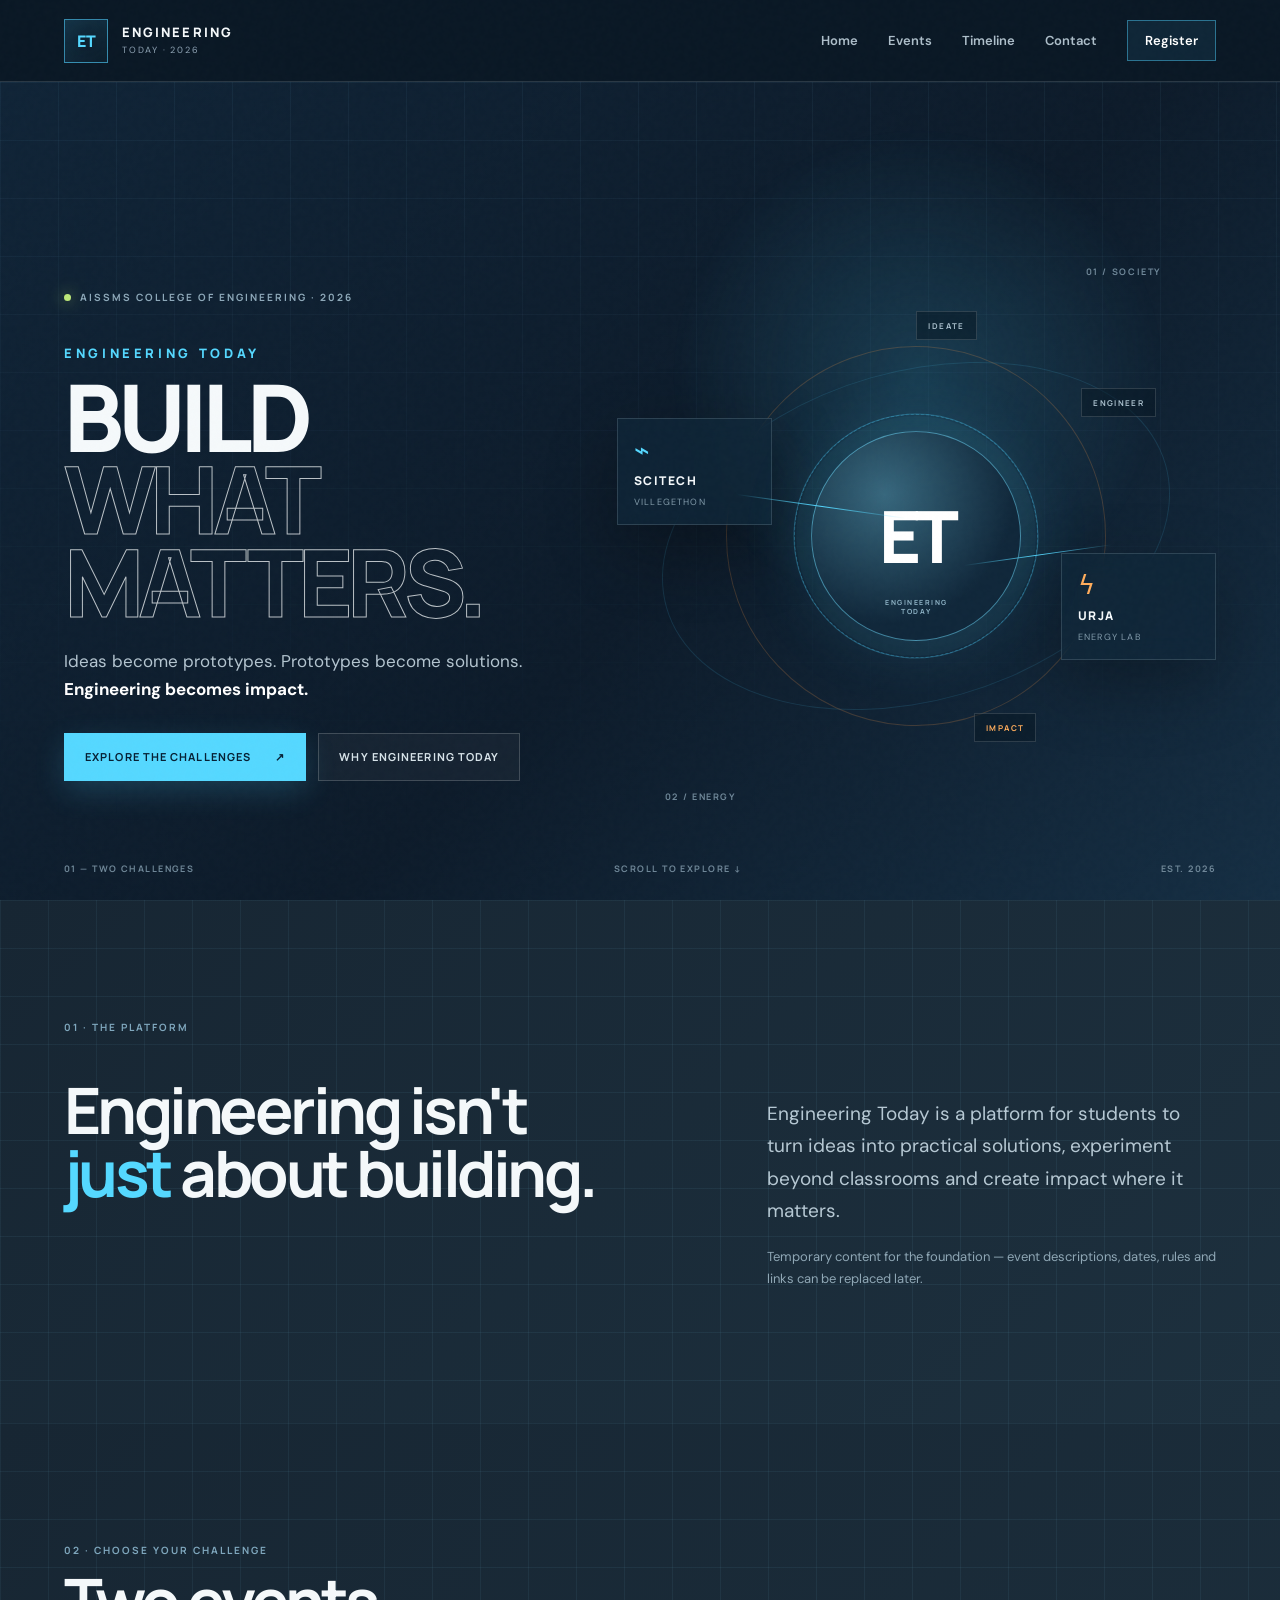
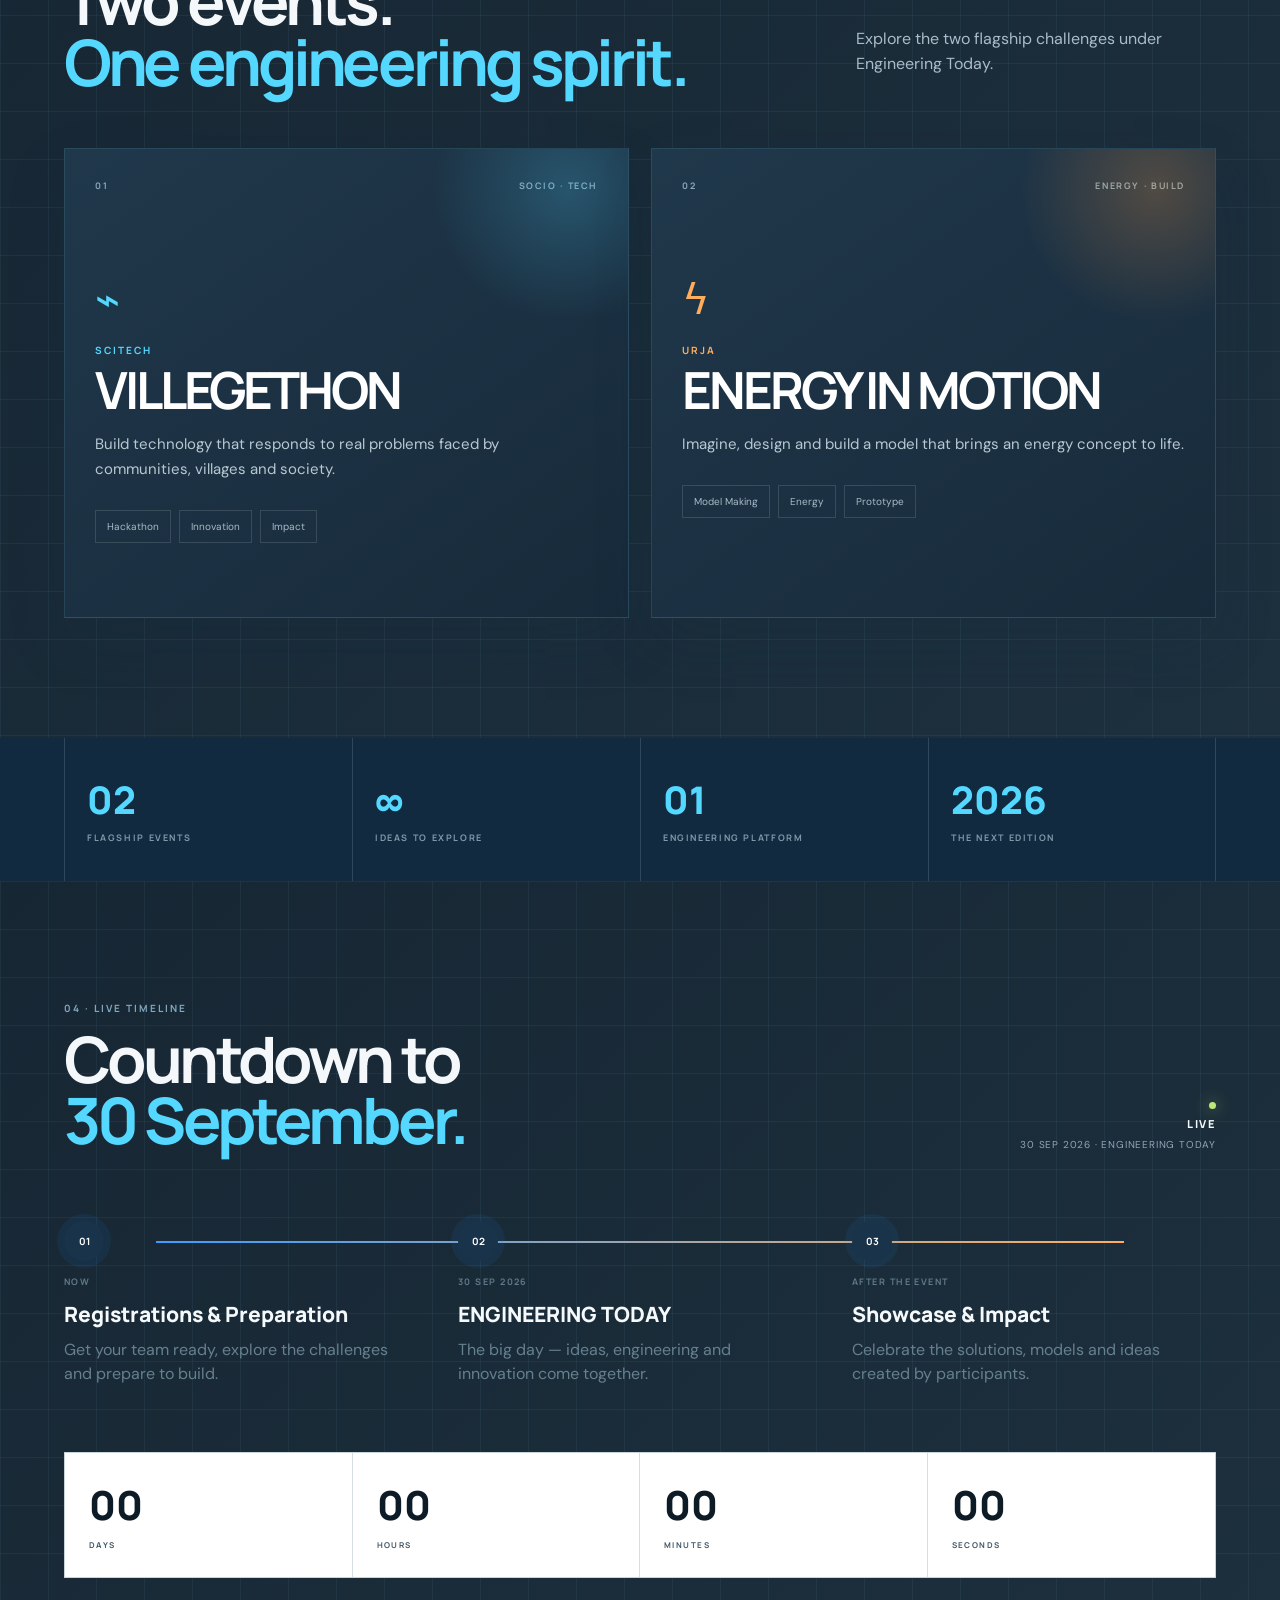
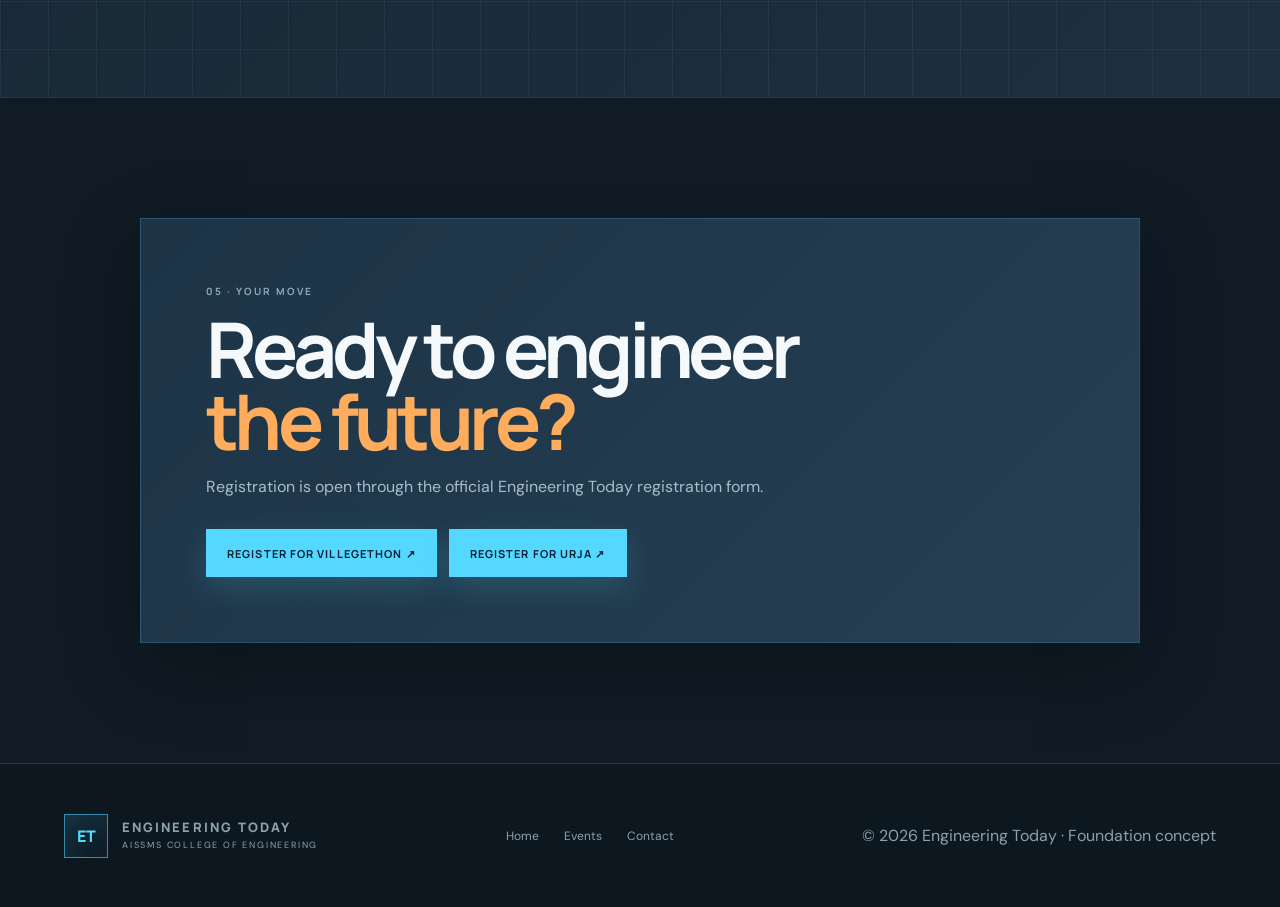
==== index.html @ bda512d5 "Add files via upload" ====
<!DOCTYPE html>
<html lang="en">
<head>
  <meta charset="UTF-8">
  <meta name="viewport" content="width=device-width, initial-scale=1.0">
  <meta name="description" content="Engineering Today — innovation, engineering and impact.">
  <title>Engineering Today | 2026</title>
  <link rel="preconnect" href="https://fonts.googleapis.com">
  <link rel="preconnect" href="https://fonts.gstatic.com" crossorigin>
  <link href="https://fonts.googleapis.com/css2?family=Inter:wght@400;500;600;700;800&family=Space+Grotesk:wght@500;600;700&display=swap" rel="stylesheet">
  <link rel="stylesheet" href="style.css">
</head>
<body>
  <div class="noise"></div>
  <header class="navbar">
    <a class="brand" href="index.html" aria-label="Engineering Today home">
      <span class="brand-mark">ET</span>
      <span><strong>ENGINEERING</strong><small>TODAY · 2026</small></span>
    </a>
    <button class="menu-toggle" aria-label="Toggle menu">☰</button>
    <nav class="nav-links">
      <a href="#home">Home</a>
      <a href="events.html">Events</a>
      <a href="#timeline">Timeline</a>
      
      <a href="contact.html">Contact</a>
      <a class="nav-cta" href="#register">Register</a>
    </nav>
  </header>

  <main id="home">
    <section class="hero">
      <div class="hero-grid"></div>
      <div class="hero-scan"></div>
      <div class="hero-copy">
        <div class="eyebrow"><span class="pulse"></span> AISSMS COLLEGE OF ENGINEERING · 2026</div>
        <div class="hero-kicker">ENGINEERING TODAY</div>
        <h1>BUILD<br><span>WHAT MATTERS.</span></h1>
        <p class="hero-sub">Ideas become prototypes. Prototypes become solutions. <strong>Engineering becomes impact.</strong></p>
        <div class="hero-actions">
          <a class="btn primary" href="events.html">Explore the challenges <span>↗</span></a>
          <a class="btn ghost" href="#about">Why Engineering Today</a>
        </div>
      </div>

      <div class="hero-stage" aria-hidden="true">
        <div class="stage-label label-top">01 / SOCIETY</div>
        <div class="stage-label label-bottom">02 / ENERGY</div>

        <div class="orbit orbit-outer"></div>
        <div class="orbit orbit-mid"></div>
        <div class="orbit orbit-inner"></div>

        <div class="split-node node-left">
          <span class="node-icon">⌁</span>
          <b>SCITECH</b>
          <small>VILLEGETHON</small>
        </div>

        <div class="split-node node-right">
          <span class="node-icon">ϟ</span>
          <b>URJA</b>
          <small>ENERGY LAB</small>
        </div>

        <div class="central-core">
          <span class="core-letter">ET</span>
          <span class="core-caption">ENGINEERING<br>TODAY</span>
        </div>

        <div class="connector connector-left"></div>
        <div class="connector connector-right"></div>
        <div class="connector connector-bottom"></div>

        <div class="tech-chip chip-a">IDEATE</div>
        <div class="tech-chip chip-b">ENGINEER</div>
        <div class="tech-chip chip-c">IMPACT</div>
      </div>

      <div class="hero-bottom">
        <span>01 — TWO CHALLENGES</span>
        <span>SCROLL TO EXPLORE ↓</span>
        <span>EST. 2026</span>
      </div>
    </section>

    <section class="intro section" id="about">
      <div class="section-label">01 · THE PLATFORM</div>
      <div class="intro-grid">
        <div>
          <h2>Engineering isn't<br><em>just</em> about building.</h2>
        </div>
        <div class="intro-text">
          <p>Engineering Today is a platform for students to turn ideas into practical solutions, experiment beyond classrooms and create impact where it matters.</p>
          <p class="muted">Temporary content for the foundation — event descriptions, dates, rules and links can be replaced later.</p>
        </div>
      </div>
    </section>

    <section class="events section" id="events">
      <div class="section-head">
        <div>
          <div class="section-label">02 · CHOOSE YOUR CHALLENGE</div>
          <h2>Two events.<br><span>One engineering spirit.</span></h2>
        </div>
        <p>Explore the two flagship challenges under Engineering Today.</p>
      </div>

      <div class="event-grid">
        <article class="event-card villegethon">
          <div class="card-top"><span>01</span><span>SOCIO · TECH</span></div>
          <div class="event-icon">⌁</div>
          <div class="card-content">
            <div class="mini-label">SCITECH</div>
            <h3>VILLEGETHON</h3>
            <p>Build technology that responds to real problems faced by communities, villages and society.</p>
            <div class="chips"><span>Hackathon</span><span>Innovation</span><span>Impact</span></div>
          </div>
        </article>

        <article class="event-card urja">
          <div class="card-top"><span>02</span><span>ENERGY · BUILD</span></div>
          <div class="event-icon">ϟ</div>
          <div class="card-content">
            <div class="mini-label">URJA</div>
            <h3>ENERGY IN MOTION</h3>
            <p>Imagine, design and build a model that brings an energy concept to life.</p>
            <div class="chips"><span>Model Making</span><span>Energy</span><span>Prototype</span></div>
          </div>
        </article>
      </div>
    </section>

    <section class="stats section">
      <div class="stat"><strong>02</strong><span>FLAGSHIP EVENTS</span></div>
      <div class="stat"><strong>∞</strong><span>IDEAS TO EXPLORE</span></div>
      <div class="stat"><strong>01</strong><span>ENGINEERING PLATFORM</span></div>
      <div class="stat"><strong>2026</strong><span>THE NEXT EDITION</span></div>
    </section>
<section class="timeline section" id="timeline">
      <div class="section-head">
        <div>
          <div class="section-label">04 · LIVE TIMELINE</div>
          <h2>Countdown to<br><span>30 September.</span></h2>
        </div>
        <div class="live-date">
          <span class="live-dot"></span>
          <strong id="live-status">UPCOMING</strong>
          <small>30 SEP 2026 · ENGINEERING TODAY</small>
        </div>
      </div>

      <div class="live-timeline">
        <div class="live-line"><span id="timeline-progress"></span></div>

        <div class="live-step active">
          <div class="step-dot">01</div>
          <div class="step-copy">
            <span>NOW</span>
            <strong>Registrations & Preparation</strong>
            <p>Get your team ready, explore the challenges and prepare to build.</p>
          </div>
        </div>

        <div class="live-step">
          <div class="step-dot">02</div>
          <div class="step-copy">
            <span>30 SEP 2026</span>
            <strong>ENGINEERING TODAY</strong>
            <p>The big day — ideas, engineering and innovation come together.</p>
          </div>
        </div>

        <div class="live-step">
          <div class="step-dot">03</div>
          <div class="step-copy">
            <span>AFTER THE EVENT</span>
            <strong>Showcase & Impact</strong>
            <p>Celebrate the solutions, models and ideas created by participants.</p>
          </div>
        </div>
      </div>

      <div class="timeline-countdown">
        <div><strong id="timeline-days">00</strong><small>DAYS</small></div>
        <div><strong id="timeline-hours">00</strong><small>HOURS</small></div>
        <div><strong id="timeline-minutes">00</strong><small>MINUTES</small></div>
        <div><strong id="timeline-seconds">00</strong><small>SECONDS</small></div>
      </div>
    </section>

    <section class="register section" id="register">
      <div class="register-box">
        <div class="section-label">05 · YOUR MOVE</div>
        <h2>Ready to engineer<br><span>the future?</span></h2>
        <p>Registration is open through the official Engineering Today registration form.</p>
        <div class="hero-actions">
          <a href="https://docs.google.com/forms/d/e/1FAIpQLSeknXMZiCaGfAOfVJHWLnfsw_MViIB10n-8XJV8OxGrFurabg/viewform?usp=dialog" target="_blank" rel="noopener" class="btn primary">Register for Villegethon ↗</a>
          <a href="https://docs.google.com/forms/d/e/1FAIpQLSeknXMZiCaGfAOfVJHWLnfsw_MViIB10n-8XJV8OxGrFurabg/viewform?usp=dialog" target="_blank" rel="noopener" class="btn primary">Register for URJA ↗</a>
        </div>
      </div>
    </section>
  </main>

  <footer id="contact">
    <div class="footer-brand"><span class="brand-mark">ET</span><div><strong>ENGINEERING TODAY</strong><small>AISSMS COLLEGE OF ENGINEERING</small></div></div>
    <div class="footer-links"><a href="#home">Home</a><a href="events.html">Events</a><a href="contact.html">Contact</a></div>
    <p>© 2026 Engineering Today · Foundation concept</p>
  </footer>

  <script src="script.js"></script>
</body>
</html>
---- style.css ----
@import url('https://fonts.googleapis.com/css2?family=DM+Sans:wght@400;500;600;700&family=Manrope:wght@500;600;700;800&display=swap');
:root{--ink:#111a24;--ink2:#182635;--panel:#203447;--panel2:#29465c;--paper:#182633;--paper2:#1c2d3b;--blue:#55d8ff;--blue2:#3d9cff;--orange:#ffad5c;--lime:#bde879;--text:#f5f9fb;--muted:#b5c6d1;--line:rgba(220,238,246,.15);--shadow:0 24px 70px rgba(0,0,0,.28)}
*{box-sizing:border-box}html{scroll-behavior:smooth}body{margin:0;background:radial-gradient(circle at 80% 8%,rgba(36,137,255,.16),transparent 28%),radial-gradient(circle at 12% 48%,rgba(255,157,69,.08),transparent 26%),var(--ink);color:var(--text);font-family:'DM Sans',sans-serif;overflow-x:hidden}a{color:inherit;text-decoration:none}button{font:inherit}.noise{position:fixed;inset:0;pointer-events:none;opacity:.035;background-image:url("data:image/svg+xml,%3Csvg viewBox='0 0 180 180' xmlns='http://www.w3.org/2000/svg'%3E%3Cfilter id='n'%3E%3CfeTurbulence type='fractalNoise' baseFrequency='.85' numOctaves='3' stitchTiles='stitch'/%3E%3C/filter%3E%3Crect width='100%25' height='100%25' filter='url(%23n)' opacity='.5'/%3E%3C/svg%3E");z-index:20}.navbar{height:82px;display:flex;align-items:center;justify-content:space-between;padding:0 5vw;border-bottom:1px solid var(--line);background:rgba(10,25,39,.84);backdrop-filter:blur(18px);position:relative;z-index:10}.brand{display:flex;align-items:center;gap:14px}.brand-mark{width:44px;height:44px;border:1px solid rgba(79,209,255,.6);display:grid;place-items:center;font-family:Manrope;font-weight:800;color:var(--blue);background:linear-gradient(145deg,rgba(79,209,255,.12),transparent);box-shadow:inset 0 0 24px rgba(79,209,255,.06)}.brand strong,.footer-brand strong{display:block;font:800 13px/1 Manrope;letter-spacing:.16em}.brand small,.footer-brand small{display:block;color:#8fa4b4;font-size:9px;letter-spacing:.2em;margin-top:5px}.nav-links{display:flex;align-items:center;gap:30px}.nav-links a{font-size:13px;color:#aebfca;font-weight:600;transition:.25s}.nav-links a:hover{color:#fff}.nav-cta{border:1px solid rgba(79,209,255,.45);padding:11px 17px;background:rgba(79,209,255,.08)!important;color:#fff!important}.menu-toggle{display:none;background:none;border:0;color:#fff;font-size:24px}.hero,.section{position:relative}.hero{min-height:calc(100vh - 82px);display:grid;grid-template-columns:48% 52%;align-items:center;padding:70px 5vw 40px;overflow:hidden;background:linear-gradient(135deg,#102437 0%,#0d1b2a 55%,#152e43 100%)}.hero:before{content:"";position:absolute;inset:0;background-image:linear-gradient(rgba(111,171,204,.07) 1px,transparent 1px),linear-gradient(90deg,rgba(111,171,204,.07) 1px,transparent 1px);background-size:58px 58px;mask-image:linear-gradient(to bottom,black,transparent 92%)}.hero:after{content:"";position:absolute;width:520px;height:520px;border-radius:50%;right:8%;top:4%;background:radial-gradient(circle,rgba(79,209,255,.18),rgba(79,209,255,0) 67%);filter:blur(4px)}.hero-copy{position:relative;z-index:2;max-width:720px}.eyebrow,.section-label,.mini-label{font:700 10px Manrope;letter-spacing:.2em;color:#8ea9ba}.eyebrow{display:flex;align-items:center;gap:9px}.pulse,.live-dot{width:7px;height:7px;border-radius:50%;background:var(--lime);box-shadow:0 0 16px rgba(184,227,108,.75)}.hero-kicker{margin-top:40px;font:800 13px Manrope;letter-spacing:.28em;color:var(--blue)}h1,h2,h3{font-family:Manrope;margin:0}h1{font-size:clamp(58px,7.3vw,118px);line-height:.88;letter-spacing:-.065em;margin:13px 0 25px;font-weight:800}h1 span{color:transparent;-webkit-text-stroke:1px rgba(244,248,250,.75)}.hero-sub{max-width:550px;color:#b4c5d0;font-size:17px;line-height:1.65}.hero-sub strong{color:#fff}.hero-actions{display:flex;gap:12px;flex-wrap:wrap;margin-top:30px}.btn{display:inline-flex;align-items:center;justify-content:center;gap:24px;min-height:48px;padding:0 20px;border:1px solid rgba(255,255,255,.18);font:700 11px Manrope;letter-spacing:.1em;text-transform:uppercase;transition:.25s}.btn.primary{background:var(--blue);color:#062034;border-color:var(--blue);box-shadow:0 10px 30px rgba(79,209,255,.18)}.btn.primary:hover{transform:translateY(-2px);background:#72dbff}.btn.ghost{color:#d7e3e9;background:rgba(255,255,255,.035)}.btn.ghost:hover{background:rgba(255,255,255,.08)}.hero-stage{height:590px;position:relative;z-index:2}.stage-label{position:absolute;font:700 9px Manrope;letter-spacing:.18em;color:#6f8798}.label-top{top:24px;right:9%}.label-bottom{bottom:28px;left:8%}.orbit{position:absolute;border:1px solid rgba(79,209,255,.18);border-radius:50%;left:50%;top:50%;transform:translate(-50%,-50%) rotate(-16deg)}.orbit-outer{width:520px;height:330px;border-color:rgba(79,209,255,.13)}.orbit-mid{width:380px;height:380px;border-color:rgba(255,157,69,.2);transform:translate(-50%,-50%) rotate(25deg)}.orbit-inner{width:245px;height:245px;border-color:rgba(79,209,255,.3)}.central-core{position:absolute;left:50%;top:50%;transform:translate(-50%,-50%);width:210px;height:210px;border-radius:50%;display:grid;place-items:center;background:radial-gradient(circle at 35% 30%,#37677d,#10273a 65%);border:1px solid rgba(111,222,255,.5);box-shadow:0 0 0 15px rgba(79,209,255,.035),0 0 70px rgba(79,209,255,.18)}.central-core:before{content:"";position:absolute;inset:-18px;border:1px dashed rgba(79,209,255,.25);border-radius:50%;animation:spin 18s linear infinite}.core-letter{font:800 72px Manrope;color:#fff;letter-spacing:-.08em}.core-caption{position:absolute;bottom:24px;font:700 7px Manrope;letter-spacing:.22em;text-align:center;color:#8fb4c7}.split-node{position:absolute;padding:14px 16px;border:1px solid var(--line);background:rgba(16,39,58,.72);backdrop-filter:blur(12px);box-shadow:var(--shadow);min-width:155px}.split-node b{display:block;font:800 12px Manrope;letter-spacing:.12em;margin-top:5px}.split-node small{color:#829bab;font-size:9px;letter-spacing:.13em}.node-icon{font-size:26px;color:var(--blue)}.node-left{left:0;top:30%}.node-right{right:0;top:53%}.node-right .node-icon{color:var(--orange)}.connector{position:absolute;height:1px;background:linear-gradient(90deg,transparent,var(--blue),transparent);transform-origin:left}.connector-left{width:170px;left:20%;top:43%;transform:rotate(8deg)}.connector-right{width:150px;right:17%;top:55%;transform:rotate(-8deg)}.tech-chip{position:absolute;border:1px solid rgba(255,255,255,.14);padding:8px 11px;font:700 8px Manrope;letter-spacing:.17em;color:#aac0cd;background:rgba(9,24,38,.55)}.chip-a{top:12%;left:50%}.chip-b{right:10%;top:25%}.chip-c{bottom:15%;right:30%;color:var(--orange)}.hero-bottom{position:absolute;z-index:3;bottom:25px;left:5vw;right:5vw;display:flex;justify-content:space-between;color:#6f8798;font:700 9px Manrope;letter-spacing:.16em}.section{padding:120px 5vw}.intro{background:linear-gradient(135deg,#172632,#1d303f);color:var(--text);}.intro:before,.events:before,.timeline:before,.contact-page:before,.event-selection:before,.event-page:before{content:"";position:absolute;inset:0;background-image:linear-gradient(rgba(15,44,67,.07) 1px,transparent 1px),linear-gradient(90deg,rgba(15,44,67,.07) 1px,transparent 1px);background-size:48px 48px;pointer-events:none}.intro .section-label,.events .section-label,.timeline .section-label{color:#7fa7bd}.intro-grid{position:relative;z-index:1;display:grid;grid-template-columns:1.1fr .9fr;gap:12vw;margin-top:45px}.intro h2{font-size:clamp(38px,5vw,70px);line-height:.98;letter-spacing:-.055em}.intro h2 em{color:var(--blue2);font-style:normal}.intro-text{font-size:19px;line-height:1.7;color:#b6c8d3;max-width:580px}.muted{font-size:13px;color:#8fa7b5}.events{background:linear-gradient(135deg,#162532,#203546);color:var(--text)}.section-head{position:relative;z-index:1;display:flex;justify-content:space-between;align-items:end;gap:40px}.section-head h2{font-size:clamp(40px,5vw,70px);line-height:.95;letter-spacing:-.06em;margin-top:14px}.section-head h2 span{color:var(--blue2)}.section-head>p{max-width:360px;color:#a9bcc8;line-height:1.6}.event-grid{position:relative;z-index:1;display:grid;grid-template-columns:1fr 1fr;gap:22px;margin-top:55px}.event-card{min-height:470px;padding:30px;background:linear-gradient(145deg,#173b55,#122a40);color:#fff;border:1px solid rgba(15,44,67,.28);position:relative;overflow:hidden;box-shadow:0 25px 55px rgba(17,47,67,.16)}.event-card:after{content:"";position:absolute;width:280px;height:280px;border-radius:50%;right:-80px;top:-100px;background:radial-gradient(circle,rgba(79,209,255,.22),transparent 68%)}.event-card.urja:after{background:radial-gradient(circle,rgba(255,157,69,.23),transparent 68%)}.card-top{display:flex;justify-content:space-between;color:#89a7b8;font:700 9px Manrope;letter-spacing:.18em}.event-icon{font-size:42px;margin-top:80px;color:var(--blue)}.urja .event-icon{color:var(--orange)}.card-content{position:relative;z-index:1}.mini-label{color:var(--blue);margin-top:16px}.urja .mini-label{color:var(--orange)}.event-card h3{font-size:clamp(36px,4vw,62px);line-height:.9;letter-spacing:-.06em;margin:9px 0 20px}.event-card p{max-width:580px;color:#a9bbc7;line-height:1.65;font-size:15px}.chips{display:flex;gap:8px;flex-wrap:wrap;margin-top:28px}.chips span{padding:9px 11px;border:1px solid rgba(255,255,255,.13);color:#a8bac6;font-size:10px}.stats{padding:0 5vw;background:#122a40;display:grid;grid-template-columns:repeat(4,1fr);color:#fff}.stat{padding:35px 22px;border-left:1px solid var(--line)}.stat:last-child{border-right:1px solid var(--line)}.stat strong{display:block;font:800 38px Manrope;color:var(--blue)}.stat span{font:700 9px Manrope;letter-spacing:.18em;color:#8198a8}.timeline{background:linear-gradient(135deg,#172733,#213747);color:var(--text)}.live-date{display:flex;flex-direction:column;align-items:flex-end;gap:7px}.live-date strong{font:800 11px Manrope;letter-spacing:.16em}.live-date small{color:#90a7b5;font-size:10px;letter-spacing:.08em}.live-dot{display:inline-block}.live-timeline{position:relative;z-index:1;margin-top:70px;display:grid;grid-template-columns:repeat(3,1fr);gap:30px}.live-line{position:absolute;left:8%;right:8%;top:20px;height:2px;background:#c4d2d9}.live-line span{display:block;height:100%;width:0;background:linear-gradient(90deg,var(--blue2),var(--orange));transition:width .5s}.live-step{position:relative;padding-top:48px}.step-dot{position:absolute;top:0;left:0;width:40px;height:40px;border-radius:50%;display:grid;place-items:center;background:#18334a;color:#fff;font:700 10px Manrope;box-shadow:0 0 0 7px rgba(36,137,255,.08)}.step-copy span{font:700 9px Manrope;letter-spacing:.16em;color:#607987}.step-copy strong{display:block;font:800 21px Manrope;margin:10px 0}.step-copy p{color:#66808e;line-height:1.55;margin:0;max-width:330px}.timeline-countdown{position:relative;z-index:1;margin-top:65px;display:grid;grid-template-columns:repeat(4,1fr);border:1px solid #c7d4da;background:#fff}.timeline-countdown>div{padding:24px;border-right:1px solid #d5dfe3}.timeline-countdown>div:last-child{border-right:0}.timeline-countdown strong{display:block;font:800 40px Manrope}.timeline-countdown small{font:700 8px Manrope;letter-spacing:.18em;color:#6a808c}.register{background:#17364e}.register-box{position:relative;z-index:1;max-width:1000px;margin:auto;padding:65px;border:1px solid rgba(255,255,255,.12);background:linear-gradient(135deg,rgba(79,209,255,.1),rgba(255,157,69,.05));box-shadow:var(--shadow)}.register-box h2{font-size:clamp(42px,6vw,78px);line-height:.94;letter-spacing:-.06em;margin-top:15px}.register-box h2 span{color:var(--orange)}.register-box p{color:#a9bdc9;max-width:600px;line-height:1.6}.register-box .hero-actions{margin-top:30px}footer{padding:45px 5vw;background:#0a1725;border-top:1px solid var(--line);display:flex;align-items:center;justify-content:space-between;gap:30px;color:#8ca0ad}.footer-brand{display:flex;align-items:center;gap:14px}.footer-links{display:flex;gap:25px;font-size:12px}.footer-links a:hover{color:#fff}.event-selection,.event-page,.contact-page{position:relative;background:linear-gradient(135deg,#162532,#203546);color:var(--text);min-height:calc(100vh - 82px);padding:100px 5vw}.event-selection-hero,.event-page-hero,.contact-hero{position:relative;z-index:1;max-width:1000px}.event-selection h1,.event-page-hero h1,.contact-hero h1{color:var(--ink);font-size:clamp(58px,8vw,108px);margin-top:15px}.event-selection h1 span,.event-page-hero h1 span,.contact-hero h1 span{-webkit-text-stroke:1px var(--blue2);color:transparent}.event-selection-hero>p,.contact-hero>p{max-width:720px;color:#5b7180;line-height:1.7;font-size:16px;margin-top:28px}.event-selection-grid{position:relative;z-index:1;display:grid;grid-template-columns:1fr 1fr;gap:24px;margin-top:70px}.event-choice{padding:38px;background:#17364e;color:#fff;border:1px solid rgba(15,44,67,.2);min-height:560px;display:flex;flex-direction:column;box-shadow:var(--shadow);position:relative;overflow:hidden}.event-choice:after{content:"";position:absolute;inset:auto -100px -140px auto;width:330px;height:330px;border-radius:50%;background:radial-gradient(circle,rgba(79,209,255,.2),transparent 68%)}.urja-choice:after{background:radial-gradient(circle,rgba(255,157,69,.2),transparent 68%)}.choice-no{font:700 9px Manrope;letter-spacing:.18em;color:#86a0af}.choice-icon{font-size:48px;color:var(--blue);margin:75px 0 15px}.urja-choice .choice-icon{color:var(--orange)}.event-choice .mini-label{margin:0}.event-choice h2{font-size:clamp(38px,4.5vw,64px);line-height:.9;letter-spacing:-.06em;margin:10px 0 20px}.event-choice>p{color:#aabcc7;line-height:1.65;max-width:600px}.selection-info{display:grid;grid-template-columns:repeat(3,1fr);border-top:1px solid var(--line);border-bottom:1px solid var(--line);margin:30px 0;padding:18px 0;gap:10px}.selection-info span,.event-info-grid span,.registration-box>div>p,.whatsapp-note{display:block;font:700 8px Manrope;letter-spacing:.17em;color:#8da4b1}.selection-info strong{display:block;font-size:14px;margin-top:6px}.event-choice .btn{margin-top:auto;width:max-content}.event-page{background:#d7e2e7;padding-bottom:90px}.event-page-hero{max-width:1200px}.event-page-hero .mini-label{margin-top:35px}.event-page-hero>p{font-size:19px;color:#607987;margin-top:25px}.event-tabs-wrap{position:relative;z-index:3;margin:70px -5vw 0;padding:0 5vw;background:rgba(10,29,44,.95);border-top:1px solid rgba(255,255,255,.1);border-bottom:1px solid rgba(255,255,255,.1);position:sticky;top:82px}.event-tabs{display:flex;gap:0;overflow:auto}.event-tab{border:0;border-right:1px solid rgba(255,255,255,.1);background:transparent;color:#9eb2bf;padding:18px 25px;white-space:nowrap;font:700 10px Manrope;letter-spacing:.12em;text-transform:uppercase;cursor:pointer}.event-tab.active{color:#fff;background:rgba(79,209,255,.1);box-shadow:inset 0 -2px var(--blue)}.event-content{position:relative;z-index:1;max-width:1200px;margin:0 auto}.event-panel{display:none;padding:85px 0 25px}.event-panel.active{display:block}.panel-heading h2{font-size:clamp(42px,5vw,72px);line-height:.94;letter-spacing:-.06em;margin-top:14px;color:var(--ink)}.panel-heading h2 span{color:var(--blue2)}.event-copy{max-width:780px;color:#536c7b;font-size:17px;line-height:1.65;margin:35px 0}.event-info-grid{display:grid;grid-template-columns:repeat(4,1fr);background:#17364e;color:#fff;border:1px solid rgba(15,44,67,.15);box-shadow:var(--shadow)}.event-info-grid>div{padding:25px;border-right:1px solid var(--line)}.event-info-grid>div:last-child{border-right:0}.event-info-grid strong{display:block;margin-top:8px;font:700 14px Manrope}.event-action{margin-top:30px}.domain-grid,.rule-points{display:grid;grid-template-columns:repeat(2,1fr);gap:18px;margin-top:45px}.domain-card,.rule-point{background:#17364e;color:#fff;padding:28px;border:1px solid rgba(15,44,67,.16);min-height:190px;box-shadow:0 15px 40px rgba(15,44,67,.12)}.domain-no{font:700 9px Manrope;letter-spacing:.16em;color:var(--blue)}.domain-card h3{font-size:22px;margin:25px 0 10px;letter-spacing:-.02em}.domain-card p,.rule-point p{color:#a9bdc9;line-height:1.55;font-size:13px}.rule-point span{font:700 9px Manrope;letter-spacing:.16em;color:var(--orange)}.rule-point strong{display:block;font:700 18px Manrope;margin:22px 0 5px}.registration-box,.whatsapp-box{margin-top:45px;padding:35px;background:#17364e;color:#fff;display:flex;justify-content:space-between;align-items:center;gap:35px;border:1px solid rgba(15,44,67,.16);box-shadow:var(--shadow)}.registration-box h2{font-size:55px;margin:5px 0}.registration-box h2 span{font-size:15px;color:#a9bdc9}.registration-box p,.whatsapp-box p{color:#a9bdc9;line-height:1.55}.whatsapp-box h3{font-size:28px}.contact-page{padding-bottom:100px}.contact-grid{position:relative;z-index:1;display:grid;grid-template-columns:repeat(3,1fr);gap:18px;margin-top:75px}.contact-card{background:#17364e;color:#fff;padding:30px;min-height:180px;border:1px solid rgba(15,44,67,.16);box-shadow:var(--shadow)}.contact-card span{font:700 8px Manrope;letter-spacing:.17em;color:#8da4b1}.contact-card h3{font-size:23px;margin:35px 0 13px}.contact-card a{color:var(--blue);font:700 14px Manrope}.contact-card a:hover{text-decoration:underline}@keyframes spin{to{transform:rotate(360deg)}}@media(max-width:900px){.hero{grid-template-columns:1fr;min-height:auto;padding-top:70px}.hero-stage{height:500px;margin-top:25px}.hero-bottom{display:none}.intro-grid,.event-grid,.event-selection-grid{grid-template-columns:1fr}.stats{grid-template-columns:1fr 1fr}.live-timeline{grid-template-columns:1fr}.live-line{left:19px;top:20px;bottom:20px;width:2px;height:auto}.live-line span{width:100%!important;height:0}.live-step{padding:0 0 30px 65px}.event-info-grid{grid-template-columns:1fr 1fr}.contact-grid{grid-template-columns:1fr 1fr}.section-head{align-items:start;flex-direction:column}.live-date{align-items:flex-start}.event-tabs-wrap{top:70px}}@media(max-width:650px){.navbar{height:70px;padding:0 20px}.nav-links{position:absolute;top:70px;left:0;right:0;background:#0b1c2b;display:none;flex-direction:column;align-items:stretch;padding:20px}.nav-links.open{display:flex}.nav-links a{padding:12px 10px}.menu-toggle{display:block}.hero{padding:55px 20px 30px}.hero-stage{height:390px}.orbit-outer{width:330px;height:230px}.orbit-mid{width:270px;height:270px}.orbit-inner{width:210px;height:210px}.central-core{width:130px;height:130px}.core-letter{font-size:40px}.node-left{left:-10px}.node-right{right:-10px}.split-node{min-width:125px;padding:10px}.section,.event-selection,.event-page,.contact-page{padding:80px 20px}.event-tabs-wrap{margin:55px -20px 0;padding:0 20px}.event-tab{padding:17px 16px}.stats{padding:0 20px}.stat{padding:25px 14px}.timeline-countdown{grid-template-columns:1fr 1fr}.timeline-countdown>div:nth-child(2){border-right:0}.event-choice{min-height:510px;padding:28px}.selection-info{grid-template-columns:1fr}.event-info-grid,.domain-grid,.rule-points,.contact-grid{grid-template-columns:1fr}.registration-box,.whatsapp-box{flex-direction:column;align-items:flex-start}.register-box{padding:38px 25px}footer{flex-direction:column;align-items:flex-start;padding:35px 20px}.footer-links{order:2}.footer-brand{order:1}footer p{order:3;font-size:11px}.event-card{min-height:420px}.event-icon{margin-top:55px}}


/* FINAL DARK PROFESSIONAL THEME */
body{background:#111a24;}
.intro,.events,.timeline,.event-selection,.event-page,.contact-page{background:linear-gradient(135deg,#172633 0%,#1d303e 100%);color:var(--text);}
.intro:before,.events:before,.timeline:before,.contact-page:before,.event-selection:before,.event-page:before{background-image:linear-gradient(rgba(120,190,220,.075) 1px,transparent 1px),linear-gradient(90deg,rgba(120,190,220,.075) 1px,transparent 1px);}
.intro h2,.section-head h2,.event-page h1,.event-selection h1,.contact-page h1{color:#f4f8fa;}
.intro h2 em,.section-head h2 span{color:var(--blue);}
.event-card{background:linear-gradient(145deg,#20384b,#172a3a);border-color:rgba(120,205,235,.16);}
.event-choice,.info-card,.domain-card,.rule-card,.contact-card{background:rgba(27,45,59,.9)!important;color:#f2f7fa!important;border-color:rgba(150,210,235,.14)!important;}
.event-card p,.info-card p,.domain-card p,.rule-card p,.contact-card p{color:#b7c8d2;}
.event-tabs-wrap{background:rgba(14,27,38,.72);border-color:rgba(130,205,230,.16);}
.event-tab{color:#aebfca;}
.event-tab.active{color:#fff;background:rgba(85,216,255,.1);}
.register{background:#101b25!important;}
.register-box{background:linear-gradient(135deg,#1d3447,#263f52);border-color:rgba(85,216,255,.18);}
footer{background:#0d1720;}
/* SCITECH VILLEGETHON — premium domain system */
.domains-intro{max-width:760px;color:#93a9b7;line-height:1.7;margin:24px 0 0;font-size:15px}.domain-meta{display:flex;justify-content:space-between;align-items:center;gap:20px;margin:42px 0 18px;padding:15px 0;border-top:1px solid rgba(130,205,230,.16);border-bottom:1px solid rgba(130,205,230,.16);font:700 9px Manrope;letter-spacing:.16em;color:#7892a2}.domain-meta strong{font-size:15px;color:#4fd1ff;margin-right:5px}.domain-grid-pro{grid-template-columns:repeat(3,1fr);gap:16px;margin-top:18px}.domain-card-pro{position:relative;min-height:355px!important;padding:25px!important;overflow:hidden;background:linear-gradient(145deg,rgba(22,43,58,.98),rgba(13,28,41,.98))!important;border:1px solid rgba(94,193,225,.16)!important;transition:transform .28s ease,border-color .28s ease,box-shadow .28s ease}.domain-card-pro:hover{transform:translateY(-5px);border-color:rgba(79,209,255,.42)!important;box-shadow:0 20px 50px rgba(0,0,0,.24),inset 0 1px 0 rgba(255,255,255,.04)}.domain-top{display:flex;justify-content:space-between;align-items:center}.domain-index{font:700 8px Manrope;letter-spacing:.16em;color:#506c7d}.domain-orb{position:absolute;right:-70px;top:-70px;width:160px;height:160px;border-radius:50%;background:radial-gradient(circle,rgba(79,209,255,.13),transparent 67%);pointer-events:none}.domain-card-pro h3{font-size:19px!important;line-height:1.12;margin:28px 0 10px!important;max-width:90%;letter-spacing:-.02em}.domain-card-pro h4{margin:0 0 14px;color:#d4e1e8;font:700 11px/1.45 Manrope;letter-spacing:.02em}.domain-card-pro p{color:#91a8b6!important;font-size:12px!important;line-height:1.6!important;margin:0 0 20px}.domain-tags{display:flex;flex-wrap:wrap;gap:6px;margin-top:auto}.domain-tags span{font:600 8px/1.2 Manrope;letter-spacing:.05em;color:#b9cad3;padding:6px 8px;border:1px solid rgba(130,205,230,.13);background:rgba(79,209,255,.035);border-radius:2px}.domain-card-pro:nth-child(5n) .domain-orb,.domain-card-pro:nth-child(5n+1) .domain-orb{background:radial-gradient(circle,rgba(255,157,69,.12),transparent 67%)}
@media(max-width:1000px){.domain-grid-pro{grid-template-columns:repeat(2,1fr)}}
@media(max-width:650px){.domain-meta{align-items:flex-start;flex-direction:column;gap:8px}.domain-grid-pro{grid-template-columns:1fr}.domain-card-pro{min-height:0!important}.domains-intro{font-size:14px}}

/* SCITECH overview timeline + PPT format */
.villegethon-event .event-copy p{max-width:920px;line-height:1.8;color:var(--muted,#aab5c8);font-size:1.02rem;margin:0 0 14px}
.villegethon-event .event-copy p:first-child{color:#fff;font-family:"Space Grotesk",sans-serif;font-size:1.08rem;margin-bottom:8px}
.event-timeline{margin-top:42px;border:1px solid rgba(110,190,255,.16);background:linear-gradient(145deg,rgba(11,20,31,.94),rgba(5,10,17,.88));padding:30px;position:relative;overflow:hidden}
.event-timeline:before{content:"";position:absolute;inset:0;background:linear-gradient(90deg,rgba(65,200,255,.05),transparent 35%,rgba(0,140,255,.025));pointer-events:none}
.timeline-heading{display:flex;align-items:flex-end;justify-content:space-between;gap:20px;border-bottom:1px solid rgba(255,255,255,.08);padding-bottom:22px;margin-bottom:8px}
.timeline-heading h3{margin:0;font-family:"Space Grotesk",sans-serif;font-size:2rem;line-height:1.05;color:#fff}
.timeline-heading h3 span{color:#57d9ff}
.timeline-track{display:grid;grid-template-columns:repeat(4,1fr);position:relative}
.timeline-track:before{content:"";position:absolute;left:8%;right:8%;top:31px;height:1px;background:linear-gradient(90deg,rgba(70,211,255,.2),rgba(70,211,255,.7),rgba(70,211,255,.2))}
.timeline-item{position:relative;padding:30px 22px 8px;border-right:1px solid rgba(255,255,255,.07)}
.timeline-item:last-child{border-right:0}
.timeline-date{display:inline-flex;position:relative;z-index:1;align-items:center;justify-content:center;min-width:74px;height:32px;padding:0 10px;border:1px solid rgba(78,211,255,.38);background:#07111b;color:#65dcff;font:700 .75rem "Space Grotesk",sans-serif;letter-spacing:.12em}
.timeline-item strong{display:block;margin-top:18px;color:#fff;font:700 .98rem "Space Grotesk",sans-serif;line-height:1.35}
.timeline-item p{margin:8px 0 0;color:#8f9caf;font-size:.86rem;line-height:1.55}
.ppt-format-box{display:flex;align-items:center;justify-content:space-between;gap:30px;padding:32px;border:1px solid rgba(85,207,255,.18);background:linear-gradient(145deg,rgba(9,19,30,.95),rgba(5,10,17,.92));position:relative;overflow:hidden}
.ppt-format-box:after{content:"PPT";position:absolute;right:28px;bottom:-30px;font:800 9rem/1 "Space Grotesk",sans-serif;color:rgba(77,211,255,.035);pointer-events:none}
.ppt-kicker{display:block;color:#63d9ff;font:700 .68rem "Space Grotesk",sans-serif;letter-spacing:.16em;margin-bottom:9px}
.ppt-format-box h3{margin:0 0 8px;color:#fff;font:700 1.5rem "Space Grotesk",sans-serif}
.ppt-format-box p{margin:0;max-width:700px;color:#9ca9ba;line-height:1.65}
@media(max-width:900px){.timeline-track{grid-template-columns:1fr 1fr}.timeline-track:before{display:none}.timeline-item{border-bottom:1px solid rgba(255,255,255,.07)}.timeline-item:nth-child(2){border-right:0}.timeline-item:nth-child(3){border-bottom:0}.timeline-item:nth-child(4){border-right:0;border-bottom:0}.ppt-format-box{align-items:flex-start;flex-direction:column}}
@media(max-width:620px){.event-timeline{padding:22px 18px}.timeline-heading{align-items:flex-start;flex-direction:column}.timeline-heading h3{font-size:1.65rem}.timeline-track{grid-template-columns:1fr}.timeline-item,.timeline-item:nth-child(2),.timeline-item:nth-child(3){border-right:0;border-bottom:1px solid rgba(255,255,255,.07);padding:24px 8px}.timeline-item:last-child{border-bottom:0}.ppt-format-box{padding:24px 20px}.ppt-format-box .btn{width:100%;text-align:center}}

/* URJA overview — poster-inspired expectations & challenge questions */
.urja-overview-grid{display:grid;grid-template-columns:1fr 1fr;gap:18px;margin:28px 0 18px}
.urja-feature-card{position:relative;overflow:hidden;border:1px solid rgba(173,255,76,.2);border-radius:20px;padding:22px;background:linear-gradient(145deg,rgba(18,31,28,.95),rgba(7,16,18,.92));box-shadow:inset 0 1px 0 rgba(255,255,255,.04),0 16px 45px rgba(0,0,0,.18)}
.urja-feature-card:before{content:"";position:absolute;width:130px;height:130px;right:-55px;top:-60px;border-radius:50%;background:rgba(173,255,76,.08);filter:blur(2px)}
.urja-feature-head{display:flex;align-items:center;gap:12px;margin-bottom:18px}
.urja-feature-head span{display:grid;place-items:center;width:34px;height:34px;border-radius:10px;background:rgba(173,255,76,.12);border:1px solid rgba(173,255,76,.25);color:#d8ff72;font:700 12px/1 'Space Grotesk',sans-serif}
.urja-feature-head h3{margin:0;color:#eaffc0;font:700 16px/1.2 'Space Grotesk',sans-serif;letter-spacing:.08em}
.urja-expect-list{display:grid;gap:13px}
.urja-expect-list>div{padding:12px 14px;border-left:2px solid rgba(173,255,76,.45);background:rgba(255,255,255,.025);border-radius:0 12px 12px 0}
.urja-expect-list b{display:block;color:#e8ff9a;font-size:14px;margin-bottom:3px}
.urja-expect-list p{margin:0;color:rgba(235,241,238,.72);font-size:13px;line-height:1.55}
.urja-question-list{display:grid;gap:11px}
.urja-question-list>div{display:flex;align-items:flex-start;gap:11px}
.urja-question-list>div>span{flex:0 0 25px;width:25px;height:25px;display:grid;place-items:center;border-radius:50%;background:rgba(255,211,61,.13);border:1px solid rgba(255,211,61,.35);color:#ffe36a;font-weight:800;font-size:15px}
.urja-question-list p{margin:2px 0 0;color:rgba(240,245,242,.84);font-size:13px;line-height:1.5}
.urja-own-challenge{margin-top:2px!important;padding:9px 12px;border-top:1px dashed rgba(255,211,61,.3)}
.urja-own-challenge p{color:#ffe36a!important;font-style:italic;font-weight:700}
.urja-tagline-strip{display:flex;justify-content:center;align-items:center;gap:10px;margin:18px 0 28px;padding:13px 18px;border:1px solid rgba(173,255,76,.16);border-radius:999px;background:rgba(173,255,76,.035);color:#e8ffb0;font:700 12px/1 'Space Grotesk',sans-serif;letter-spacing:.14em}
.urja-tagline-strip i{color:#ffd43d;font-style:normal}
@media(max-width:800px){.urja-overview-grid{grid-template-columns:1fr}.urja-tagline-strip{flex-wrap:wrap;border-radius:16px;line-height:1.5}}


/* FINAL POLISH — readable text on dark event pages */
.event-page .panel-heading h2{color:#f4f8fa!important}
.event-page .event-copy{color:#b7c8d2!important}
.event-page .event-copy strong{color:#fff!important}
.event-page .domain-card-pro h3,.event-page .domain-card-pro h4{color:#f4f8fa!important}
.event-page .domain-card-pro .domain-index{color:#9db1bf!important}
.event-page .domain-card-pro p{color:#b7c8d2!important}
.event-page .rule-point strong{color:#f4f8fa!important}
.event-page .registration-box h2,.event-page .registration-box p,.event-page .whatsapp-box h3{color:#f4f8fa!important}
.event-page .registration-box h2 span{color:#b7c8d2!important}
.event-page .registration-box p,.event-page .whatsapp-box p{color:#b7c8d2!important}
.event-page .event-info-grid{color:#f4f8fa!important}
.event-page .event-info-grid strong{color:#f4f8fa!important}
/* Homepage countdown uses a white panel, so its time values must be dark. */
.timeline-countdown strong{color:#0d1b27!important}
.timeline-countdown small{color:#425766!important}

/* Official rulebook download block */
.rulebook-download{margin-top:28px;padding:22px 24px;border:1px solid rgba(74,164,255,.28);border-radius:16px;background:rgba(8,18,31,.72);display:flex;align-items:center;justify-content:space-between;gap:20px}
.rulebook-download p{margin:0;color:#d9e7f5;line-height:1.6}
.rulebook-download .btn{flex:0 0 auto}
@media(max-width:700px){.rulebook-download{flex-direction:column;align-items:flex-start}}
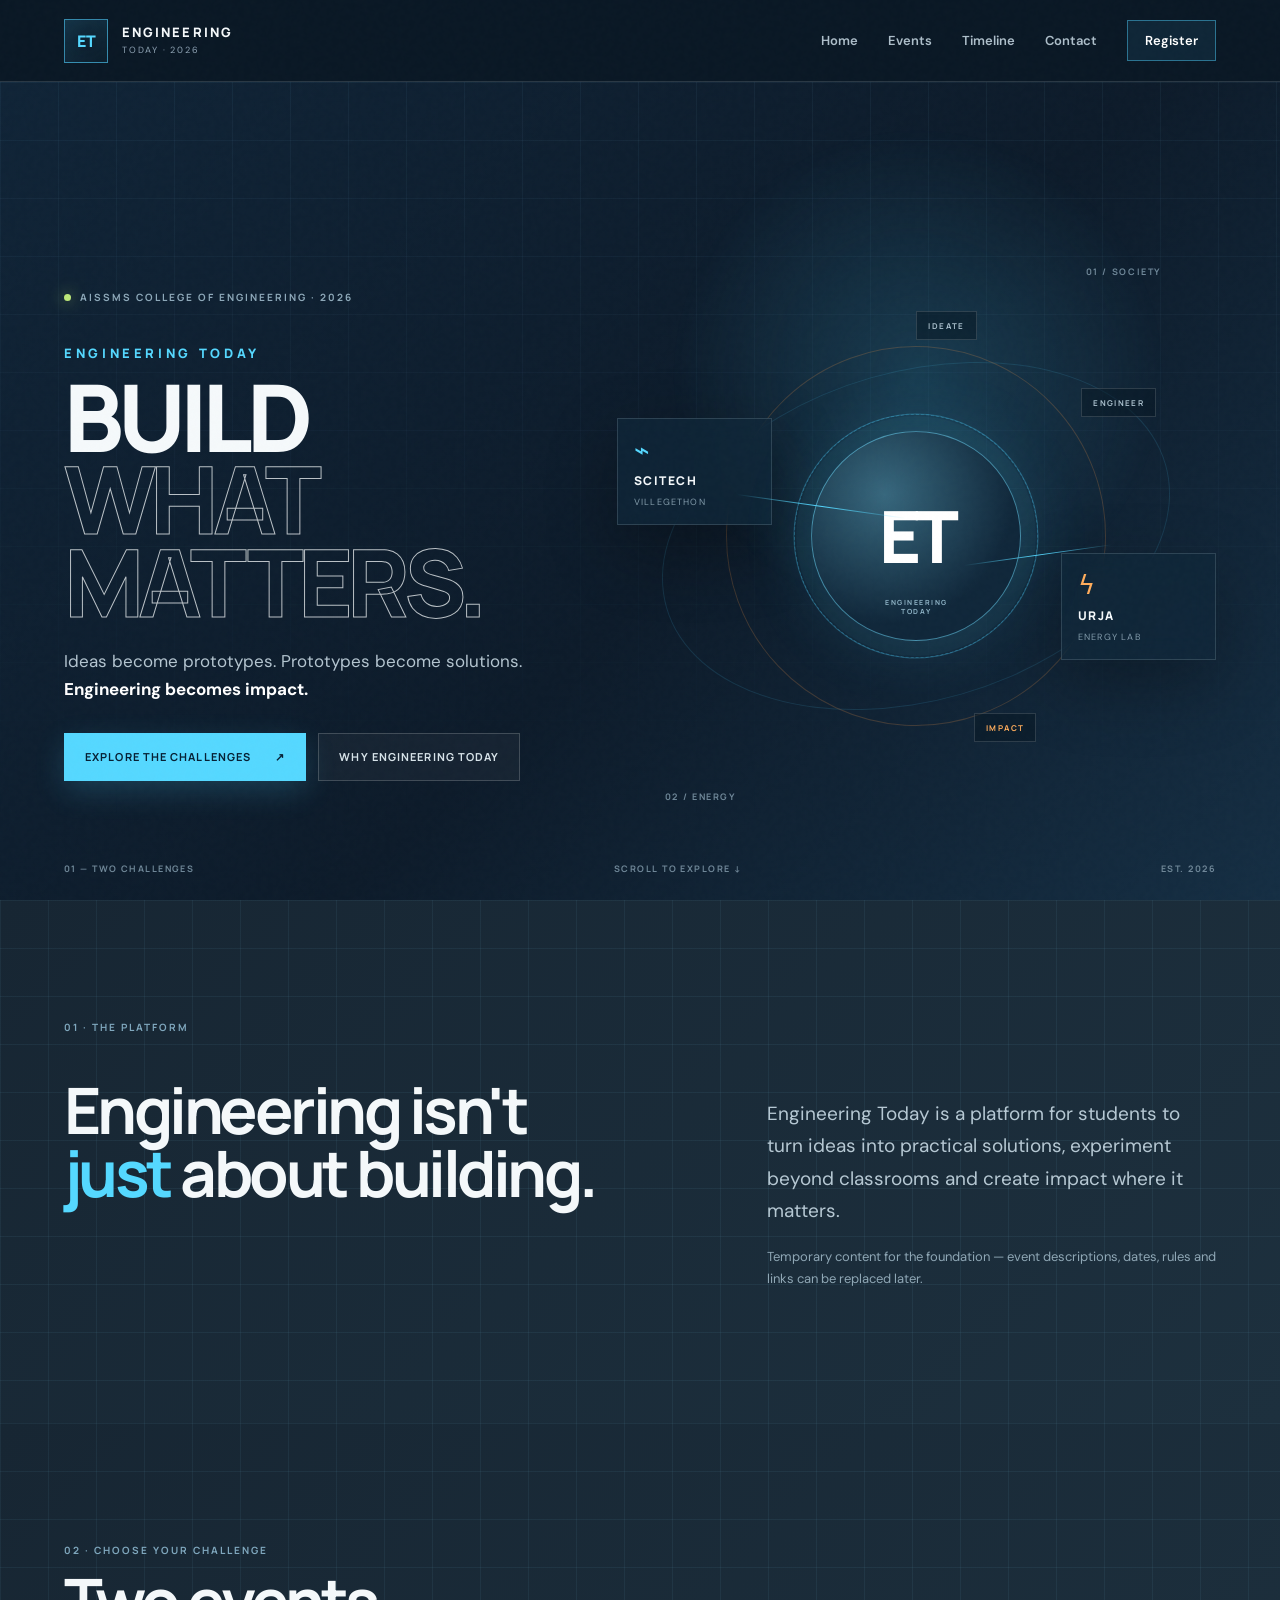
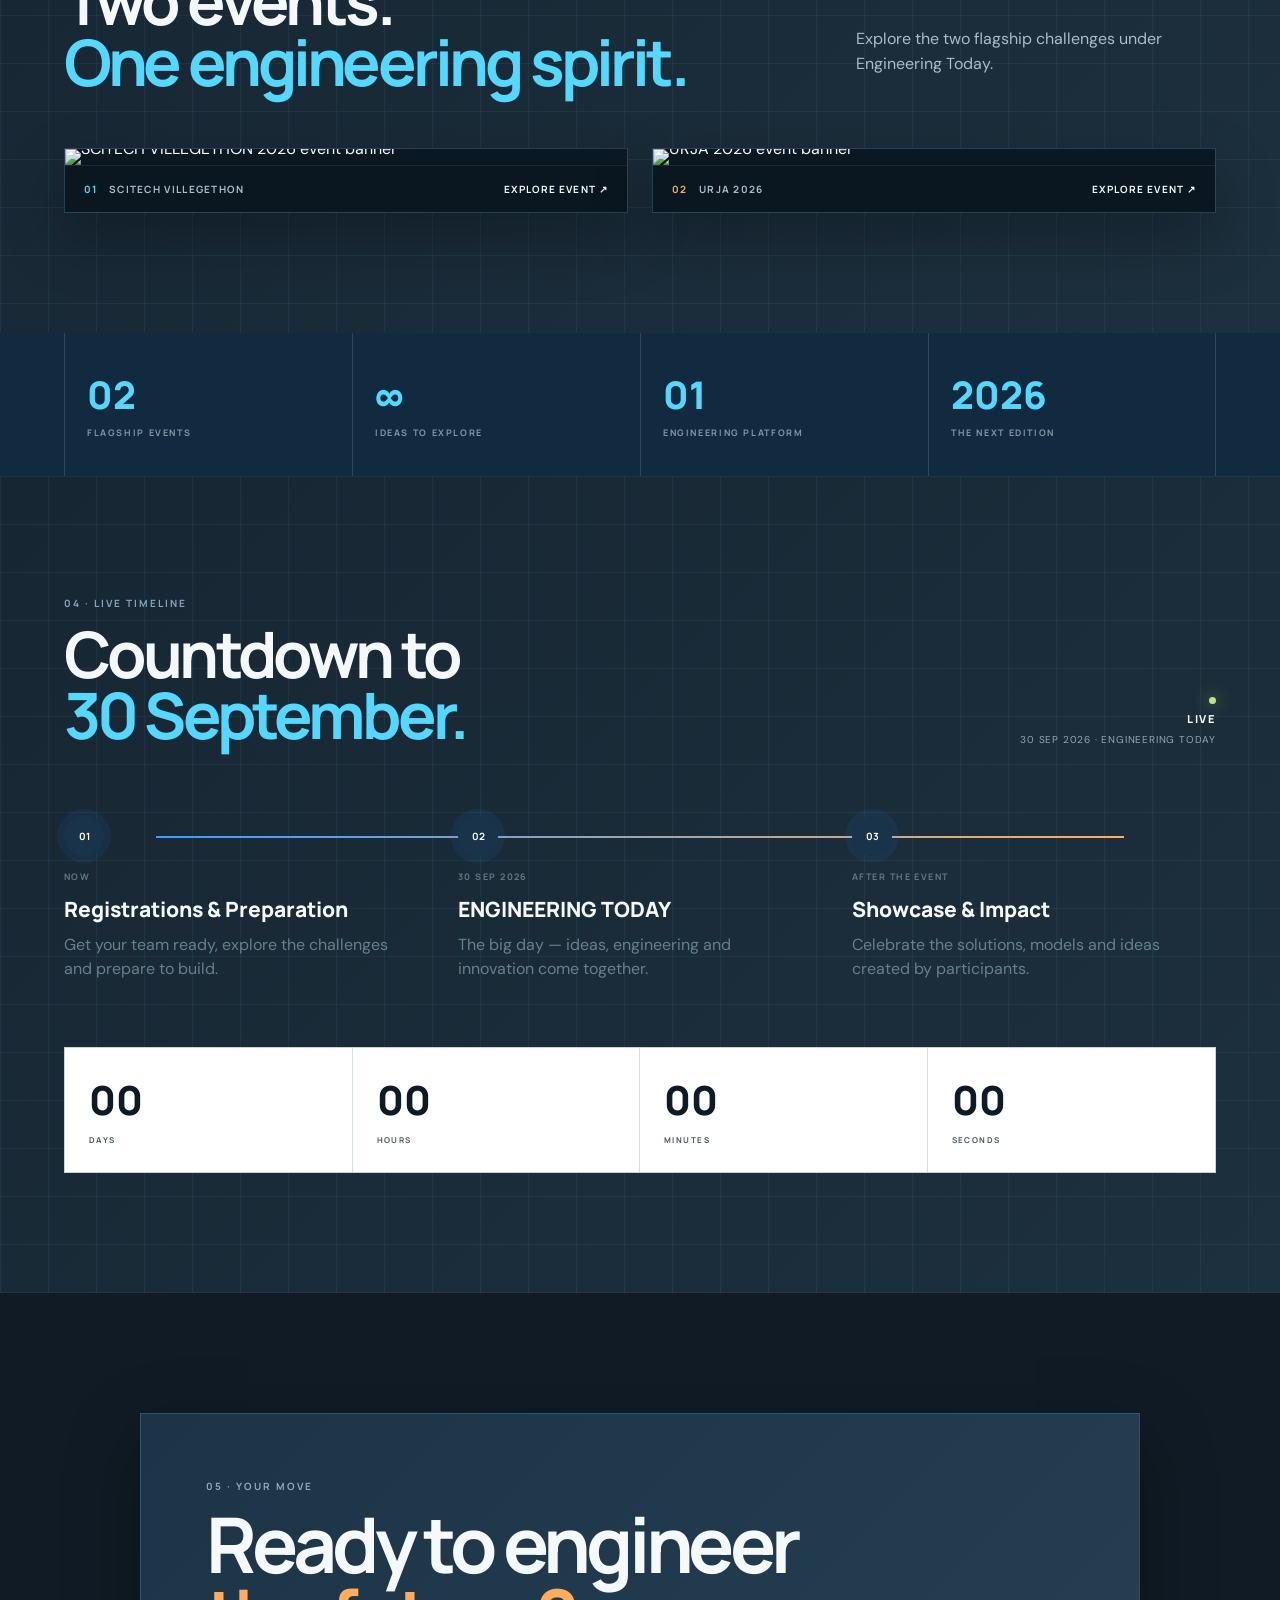
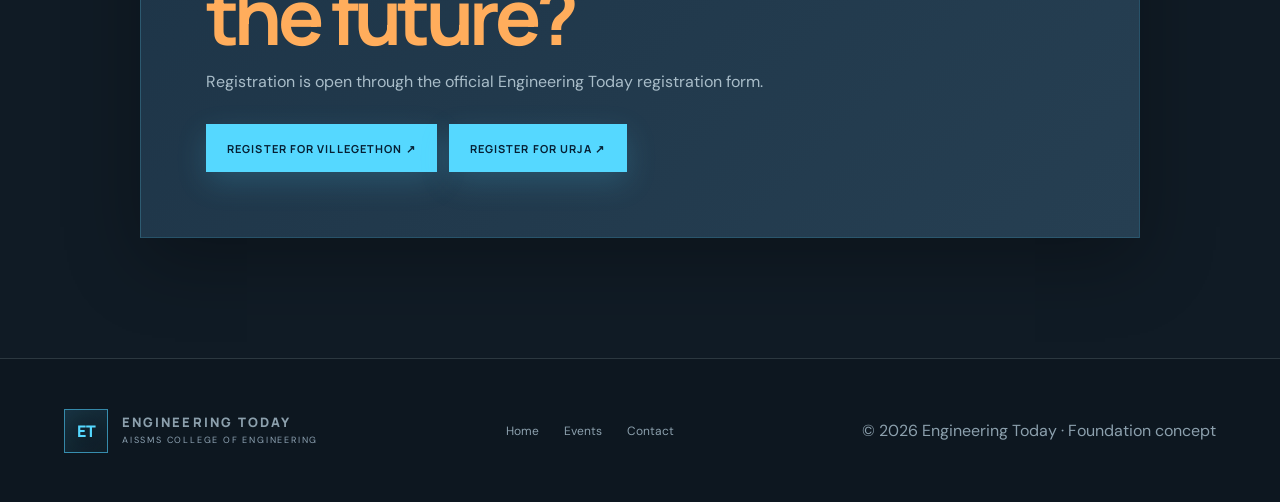
==== commit 12895157: "Add files via upload" ====
--- a/index.html
+++ b/index.html
@@ -106,28 +106,26 @@
         <p>Explore the two flagship challenges under Engineering Today.</p>
       </div>
 
-      <div class="event-grid">
-        <article class="event-card villegethon">
-          <div class="card-top"><span>01</span><span>SOCIO · TECH</span></div>
-          <div class="event-icon">⌁</div>
-          <div class="card-content">
-            <div class="mini-label">SCITECH</div>
-            <h3>VILLEGETHON</h3>
-            <p>Build technology that responds to real problems faced by communities, villages and society.</p>
-            <div class="chips"><span>Hackathon</span><span>Innovation</span><span>Impact</span></div>
-          </div>
-        </article>
-
-        <article class="event-card urja">
-          <div class="card-top"><span>02</span><span>ENERGY · BUILD</span></div>
-          <div class="event-icon">ϟ</div>
-          <div class="card-content">
-            <div class="mini-label">URJA</div>
-            <h3>ENERGY IN MOTION</h3>
-            <p>Imagine, design and build a model that brings an energy concept to life.</p>
-            <div class="chips"><span>Model Making</span><span>Energy</span><span>Prototype</span></div>
-          </div>
-        </article>
+      <div class="event-banner-grid">
+        <a class="event-banner-card scitech-banner" href="villegethon.html" aria-label="Open SCITECH VILLEGETHON event">
+          <div class="event-banner-media">
+            <img src="assets/scitech-banner.png" alt="SCITECH VILLEGETHON 2026 event banner">
+          </div>
+          <div class="event-banner-footer">
+            <span><b>01</b> SCITECH VILLEGETHON</span>
+            <strong>Explore Event ↗</strong>
+          </div>
+        </a>
+
+        <a class="event-banner-card urja-banner" href="urja.html" aria-label="Open URJA 2026 event">
+          <div class="event-banner-media">
+            <img src="assets/urja-banner.png" alt="URJA 2026 event banner">
+          </div>
+          <div class="event-banner-footer">
+            <span><b>02</b> URJA 2026</span>
+            <strong>Explore Event ↗</strong>
+          </div>
+        </a>
       </div>
     </section>
 
--- a/style.css
+++ b/style.css
@@ -90,3 +90,23 @@
 .rulebook-download p{margin:0;color:#d9e7f5;line-height:1.6}
 .rulebook-download .btn{flex:0 0 auto}
 @media(max-width:700px){.rulebook-download{flex-direction:column;align-items:flex-start}}
+
+
+/* Homepage event banners — official poster artwork */
+.event-banner-grid{position:relative;z-index:1;display:grid;grid-template-columns:1fr 1fr;gap:24px;margin-top:55px}
+.event-banner-card{display:block;overflow:hidden;background:linear-gradient(145deg,#172a3a,#10212f);border:1px solid rgba(120,205,235,.18);box-shadow:0 25px 60px rgba(0,0,0,.28);transition:transform .28s ease,border-color .28s ease,box-shadow .28s ease}
+.event-banner-card:hover{transform:translateY(-6px);border-color:rgba(85,216,255,.55);box-shadow:0 32px 75px rgba(0,0,0,.38),0 0 35px rgba(85,216,255,.08)}
+.event-banner-card.urja-banner:hover{border-color:rgba(255,173,92,.58);box-shadow:0 32px 75px rgba(0,0,0,.38),0 0 35px rgba(255,173,92,.08)}
+.event-banner-media{background:#0b1722;line-height:0;position:relative}
+.event-banner-media:after{content:"";position:absolute;inset:0;pointer-events:none;background:linear-gradient(to bottom,transparent 72%,rgba(4,12,19,.16))}
+.event-banner-media img{display:block;width:100%;height:auto;max-width:100%;transition:transform .4s ease;object-fit:cover}
+.event-banner-card:hover .event-banner-media img{transform:scale(1.012)}
+.event-banner-footer{display:flex;align-items:center;justify-content:space-between;gap:18px;padding:16px 19px;border-top:1px solid rgba(255,255,255,.08);background:rgba(10,22,32,.96)}
+.event-banner-footer span{font:700 10px Manrope;letter-spacing:.13em;color:#a9bdc9}
+.event-banner-footer span b{color:#55d8ff;margin-right:8px}
+.urja-banner .event-banner-footer span b{color:#ffad5c}
+.event-banner-footer strong{font:700 10px Manrope;letter-spacing:.11em;text-transform:uppercase;color:#f4f8fa}
+.event-banner-card:hover .event-banner-footer strong{color:#55d8ff}
+.urja-banner:hover .event-banner-footer strong{color:#ffad5c}
+@media(max-width:900px){.event-banner-grid{grid-template-columns:1fr}}
+@media(max-width:650px){.event-banner-grid{gap:18px;margin-top:38px}.event-banner-footer{padding:14px;align-items:flex-start;flex-direction:column;gap:8px}.event-banner-footer span,.event-banner-footer strong{font-size:9px}}
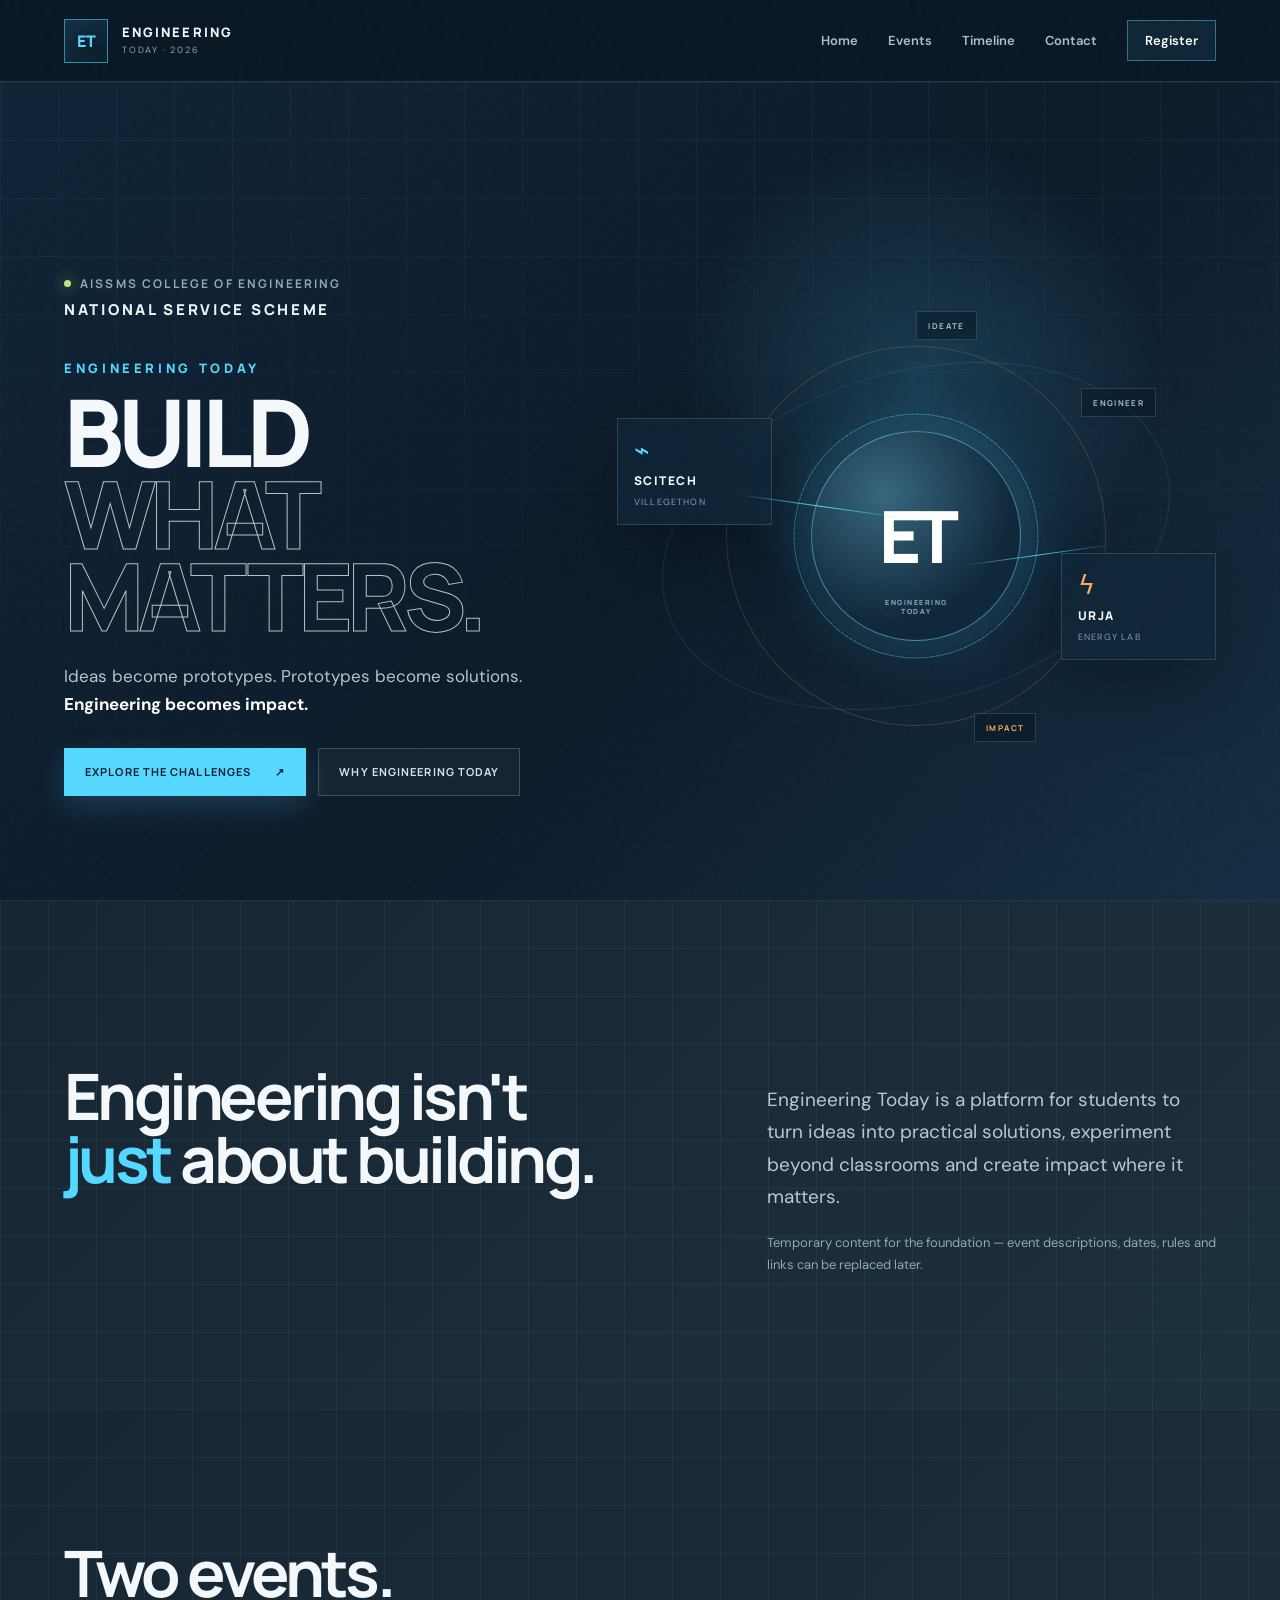
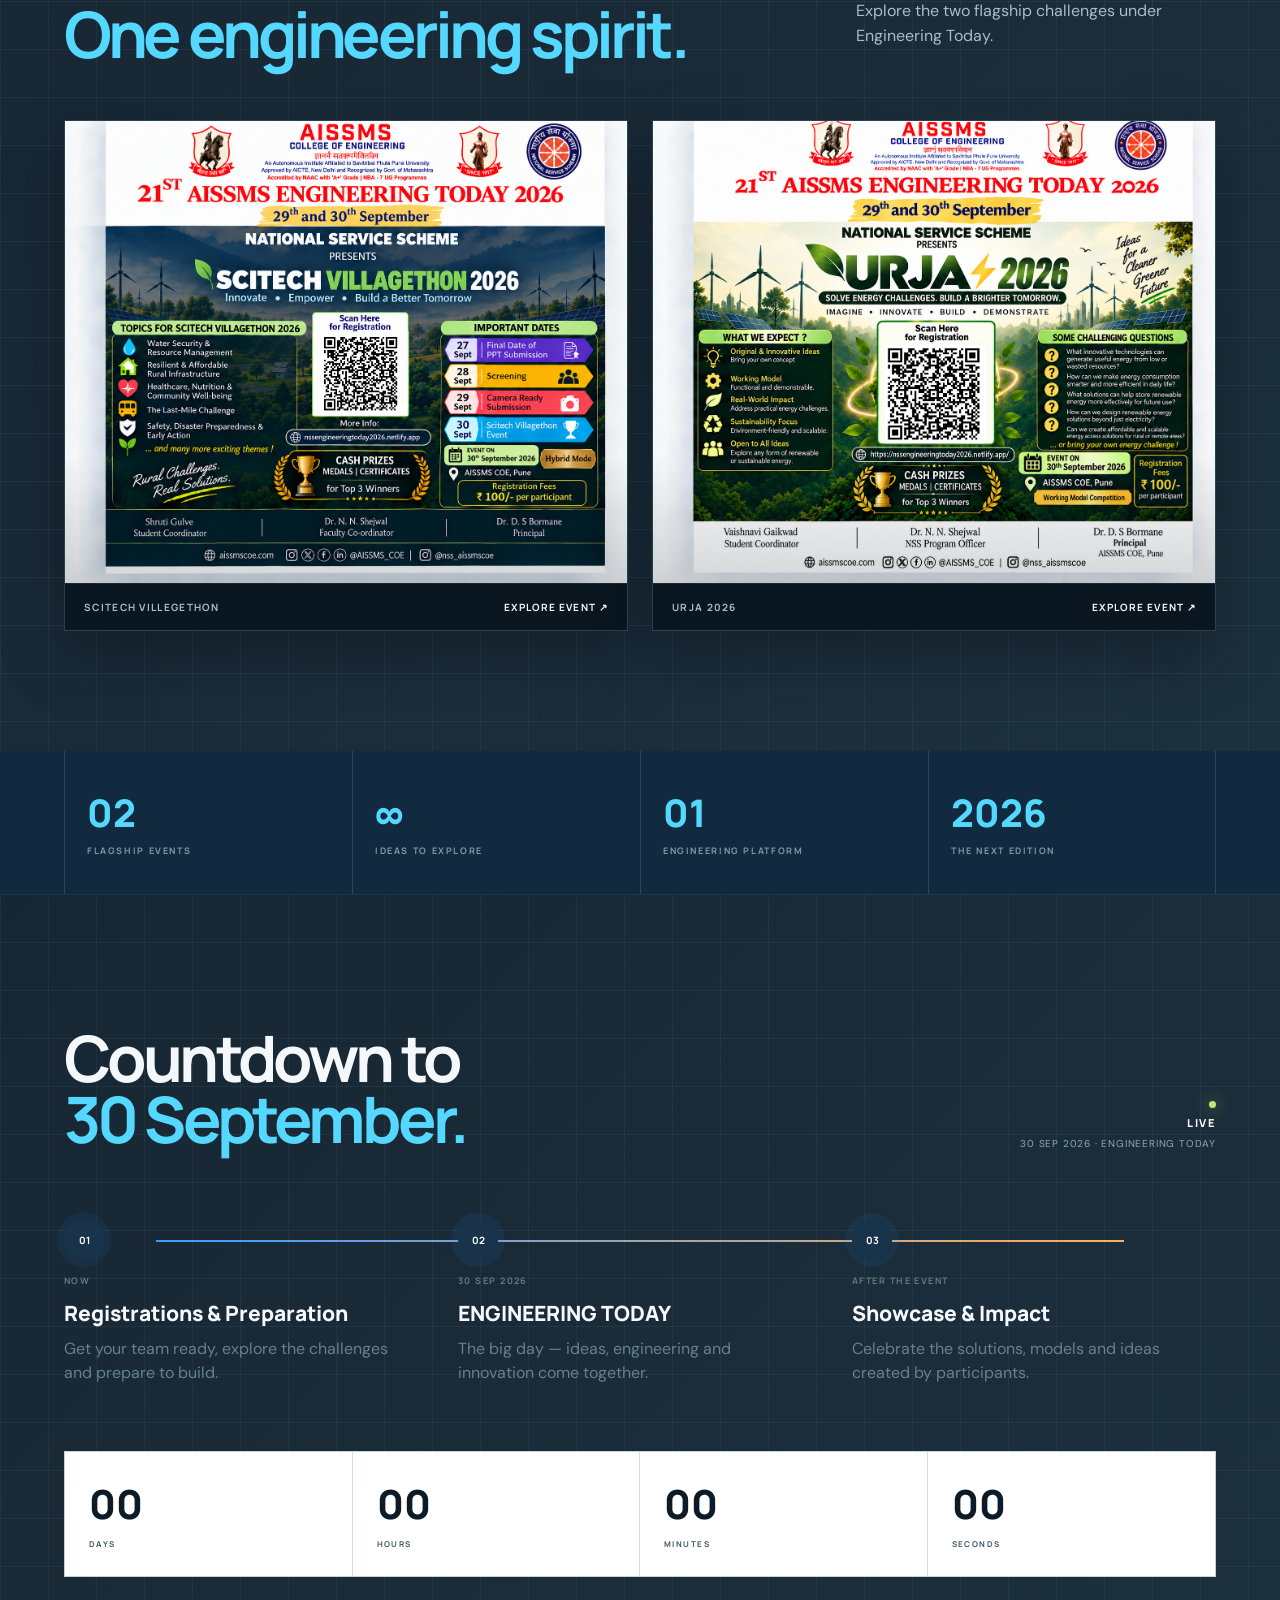
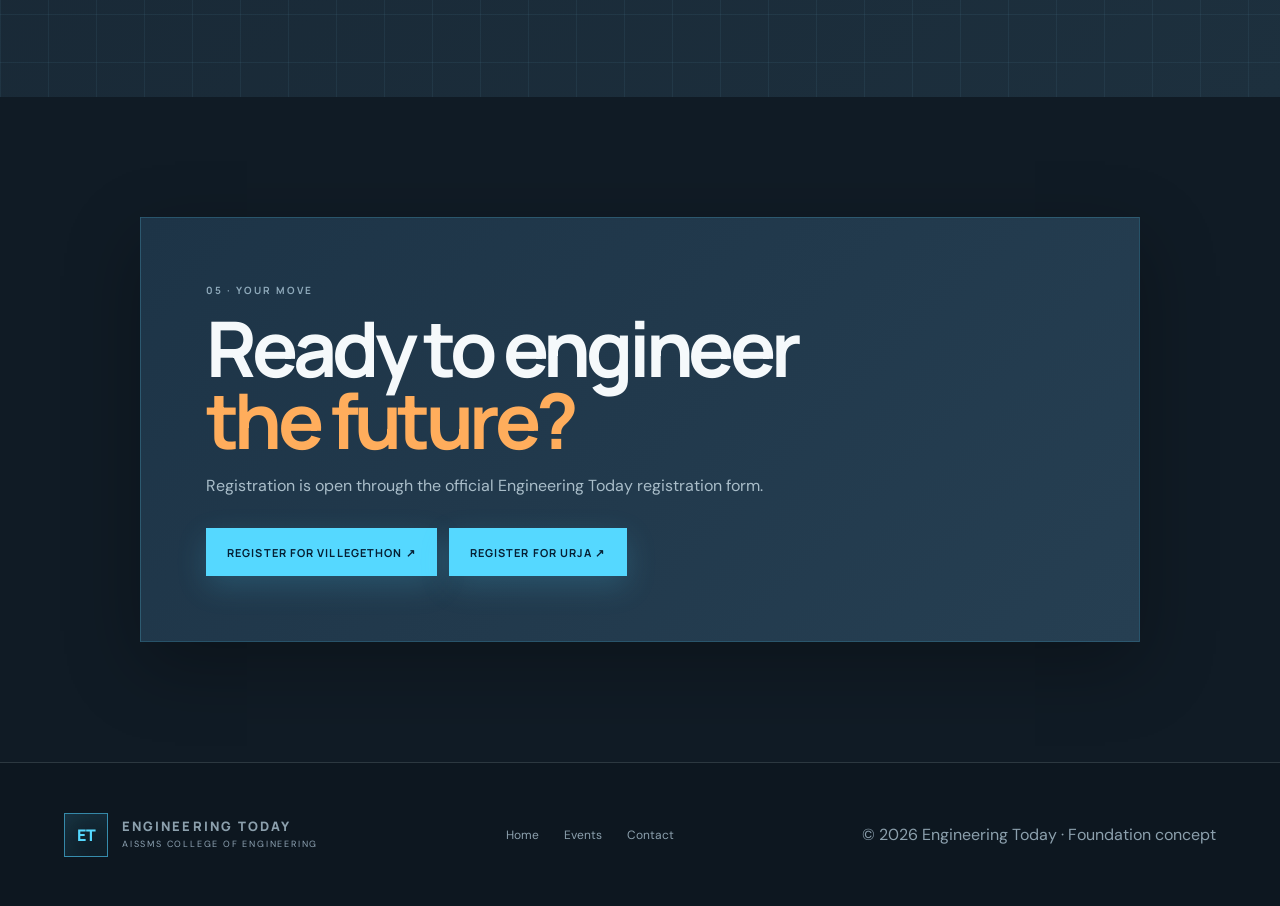
==== commit 434058f7: "Add files via upload" ====
--- a/index.html
+++ b/index.html
@@ -33,7 +33,7 @@
       <div class="hero-grid"></div>
       <div class="hero-scan"></div>
       <div class="hero-copy">
-        <div class="eyebrow"><span class="pulse"></span> AISSMS COLLEGE OF ENGINEERING · 2026</div>
+        <div class="eyebrow"><span class="pulse"></span> AISSMS COLLEGE OF ENGINEERING</div><div class="hero-organization">NATIONAL SERVICE SCHEME</div>
         <div class="hero-kicker">ENGINEERING TODAY</div>
         <h1>BUILD<br><span>WHAT MATTERS.</span></h1>
         <p class="hero-sub">Ideas become prototypes. Prototypes become solutions. <strong>Engineering becomes impact.</strong></p>
@@ -44,9 +44,6 @@
       </div>
 
       <div class="hero-stage" aria-hidden="true">
-        <div class="stage-label label-top">01 / SOCIETY</div>
-        <div class="stage-label label-bottom">02 / ENERGY</div>
-
         <div class="orbit orbit-outer"></div>
         <div class="orbit orbit-mid"></div>
         <div class="orbit orbit-inner"></div>
@@ -76,16 +73,9 @@
         <div class="tech-chip chip-b">ENGINEER</div>
         <div class="tech-chip chip-c">IMPACT</div>
       </div>
-
-      <div class="hero-bottom">
-        <span>01 — TWO CHALLENGES</span>
-        <span>SCROLL TO EXPLORE ↓</span>
-        <span>EST. 2026</span>
-      </div>
     </section>
 
     <section class="intro section" id="about">
-      <div class="section-label">01 · THE PLATFORM</div>
       <div class="intro-grid">
         <div>
           <h2>Engineering isn't<br><em>just</em> about building.</h2>
@@ -100,7 +90,6 @@
     <section class="events section" id="events">
       <div class="section-head">
         <div>
-          <div class="section-label">02 · CHOOSE YOUR CHALLENGE</div>
           <h2>Two events.<br><span>One engineering spirit.</span></h2>
         </div>
         <p>Explore the two flagship challenges under Engineering Today.</p>
@@ -109,20 +98,20 @@
       <div class="event-banner-grid">
         <a class="event-banner-card scitech-banner" href="villegethon.html" aria-label="Open SCITECH VILLEGETHON event">
           <div class="event-banner-media">
-            <img src="assets/scitech-banner.png" alt="SCITECH VILLEGETHON 2026 event banner">
+            <img src="scitech-banner.png" alt="SCITECH VILLEGETHON 2026 event banner">
           </div>
           <div class="event-banner-footer">
-            <span><b>01</b> SCITECH VILLEGETHON</span>
+            <span>SCITECH VILLEGETHON</span>
             <strong>Explore Event ↗</strong>
           </div>
         </a>
 
         <a class="event-banner-card urja-banner" href="urja.html" aria-label="Open URJA 2026 event">
           <div class="event-banner-media">
-            <img src="assets/urja-banner.png" alt="URJA 2026 event banner">
+            <img src="urja-banner.png" alt="URJA 2026 event banner">
           </div>
           <div class="event-banner-footer">
-            <span><b>02</b> URJA 2026</span>
+            <span>URJA 2026</span>
             <strong>Explore Event ↗</strong>
           </div>
         </a>
@@ -138,7 +127,6 @@
 <section class="timeline section" id="timeline">
       <div class="section-head">
         <div>
-          <div class="section-label">04 · LIVE TIMELINE</div>
           <h2>Countdown to<br><span>30 September.</span></h2>
         </div>
         <div class="live-date">
--- a/style.css
+++ b/style.css
@@ -110,3 +110,10 @@
 .urja-banner:hover .event-banner-footer strong{color:#ffad5c}
 @media(max-width:900px){.event-banner-grid{grid-template-columns:1fr}}
 @media(max-width:650px){.event-banner-grid{gap:18px;margin-top:38px}.event-banner-footer{padding:14px;align-items:flex-start;flex-direction:column;gap:8px}.event-banner-footer span,.event-banner-footer strong{font-size:9px}}
+
+/* Final homepage and event naming polish */
+.hero-organization{margin-top:10px;color:#eaf6fb;font:800 15px/1.1 Manrope,sans-serif;letter-spacing:.18em;text-transform:uppercase}
+.eyebrow{font-size:12px;letter-spacing:.18em}
+.event-choice h2{font-size:clamp(34px,4.1vw,58px)}
+.event-page-hero h1{font-size:clamp(62px,8vw,118px)}
+@media(max-width:650px){.hero-organization{font-size:12px;letter-spacing:.15em}.eyebrow{font-size:10px}.event-choice h2{font-size:clamp(36px,10vw,54px)}.event-page-hero h1{font-size:clamp(58px,17vw,92px)}}
